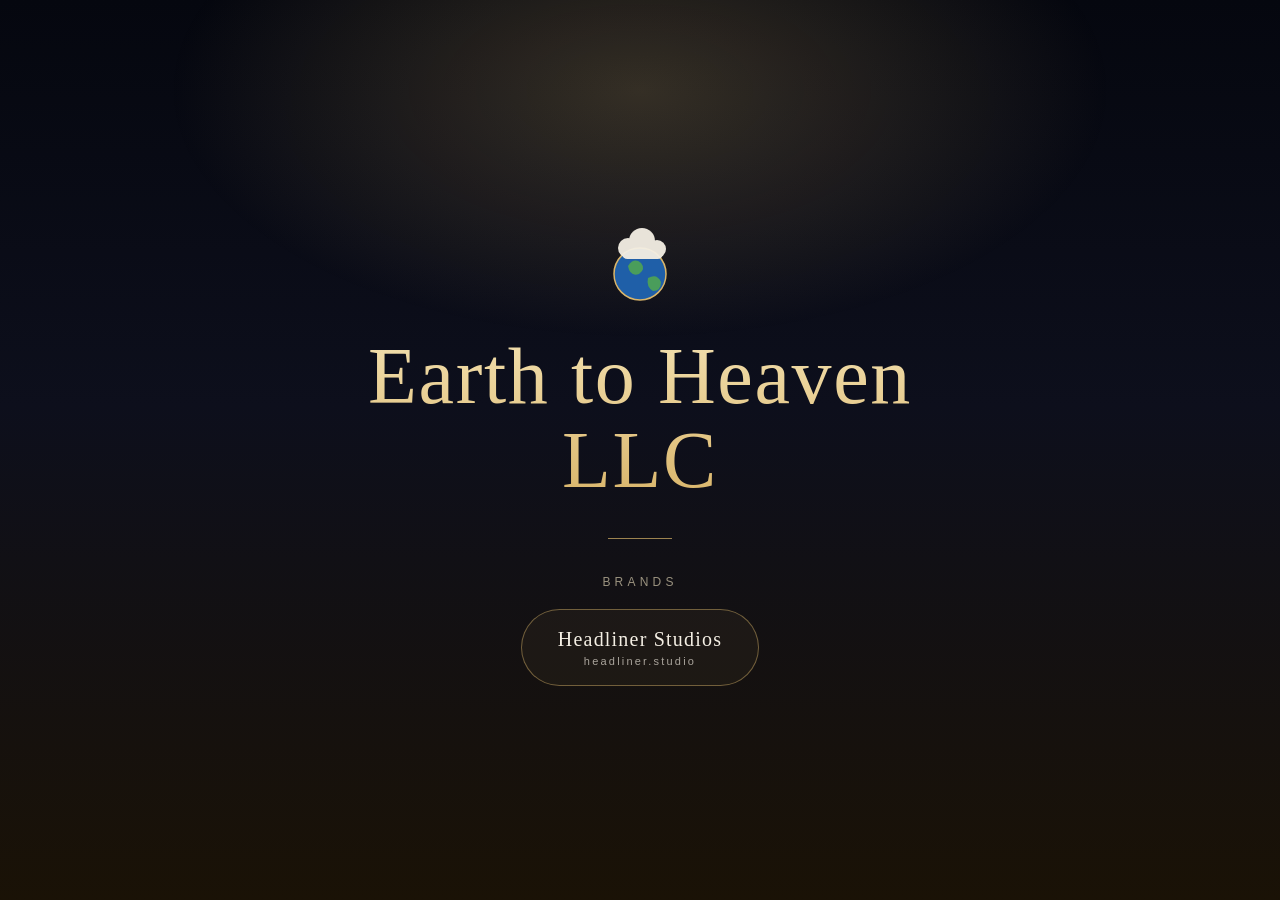
==== index.html @ 1bf510a5 "Add files via upload" ====
<!doctype html>
<html lang="en">
<head>
<meta charset="utf-8">
<meta name="viewport" content="width=device-width, initial-scale=1">
<title>Earth to Heaven LLC</title>
<style>
  :root {
    --bg-top: #05070f;
    --bg-bottom: #1a1206;
    --gold: #d9b56a;
    --gold-soft: #f2dfae;
    --text: #f4efe4;
    --muted: #9a927f;
  }
  * { box-sizing: border-box; margin: 0; padding: 0; }
  html, body { height: 100%; }
  body {
    font-family: "Georgia", "Times New Roman", serif;
    color: var(--text);
    background: linear-gradient(to bottom, var(--bg-top) 0%, #0d0f1c 45%, var(--bg-bottom) 100%);
    min-height: 100vh;
    display: flex;
    align-items: center;
    justify-content: center;
    padding: 48px 24px;
    overflow-x: hidden;
    position: relative;
  }
  body::before {
    content: "";
    position: fixed;
    top: -20vh; left: 50%;
    width: 80vw; height: 60vh;
    transform: translateX(-50%);
    background: radial-gradient(ellipse at center, rgba(217,181,106,0.22), transparent 65%);
    pointer-events: none;
  }
  main {
    position: relative;
    text-align: center;
    max-width: 720px;
    width: 100%;
  }
  .tag {
    font-family: "Helvetica Neue", Arial, sans-serif;
    font-size: 12px;
    letter-spacing: 0.4em;
    text-transform: uppercase;
    color: var(--gold);
    margin-bottom: 28px;
  }
  h1 {
    font-weight: 400;
    font-size: clamp(2.6rem, 8vw, 5rem);
    line-height: 1.05;
    letter-spacing: 0.02em;
    background: linear-gradient(180deg, var(--gold-soft), var(--gold));
    -webkit-background-clip: text;
    background-clip: text;
    color: transparent;
  }
  .rule {
    width: 64px; height: 1px;
    background: var(--gold);
    margin: 36px auto;
    opacity: 0.7;
  }
  .brands-label {
    font-family: "Helvetica Neue", Arial, sans-serif;
    font-size: 12px;
    letter-spacing: 0.35em;
    text-transform: uppercase;
    color: var(--muted);
    margin-bottom: 20px;
  }
  .brand {
    display: inline-block;
    padding: 18px 36px;
    border: 1px solid rgba(217,181,106,0.45);
    border-radius: 999px;
    color: var(--text);
    text-decoration: none;
    font-size: 1.25rem;
    letter-spacing: 0.06em;
    transition: all 0.25s ease;
    background: rgba(217,181,106,0.05);
  }
  .brand:hover {
    background: var(--gold);
    color: #14100a;
    border-color: var(--gold);
    transform: translateY(-2px);
    box-shadow: 0 10px 30px rgba(217,181,106,0.25);
  }
  .brand small {
    display: block;
    font-family: "Helvetica Neue", Arial, sans-serif;
    font-size: 11px;
    letter-spacing: 0.2em;
    opacity: 0.65;
    margin-top: 4px;
  }
</style>
</head>
<body>
  <main>
    <svg class="logo" width="96" height="96" viewBox="0 0 96 96" style="display:block;margin:0 auto 24px;" role="img" aria-label="Earth and cloud logo">
      <circle cx="48" cy="60" r="26" fill="#1f5fa8" stroke="#d9b56a" stroke-width="1.5"/>
      <path d="M36 52 q6 -9 13 -3 q5 6 -2 11 q-9 3 -11 -8z" fill="#4a9d5b"/>
      <path d="M56 64 q9 -5 13 4 q0 9 -8 9 q-7 -4 -5 -13z" fill="#4a9d5b"/>
      <g fill="#f4efe4" opacity="0.95">
        <circle cx="36" cy="34" r="10"/>
        <circle cx="50" cy="27" r="13"/>
        <circle cx="65" cy="35" r="9"/>
        <rect x="30" y="34" width="41" height="11" rx="5.5"/>
      </g>
    </svg>
    <h1>Earth to Heaven LLC</h1>
    <div class="rule"></div>
    <div class="brands-label">Brands</div>
    <a class="brand" href="https://headliner.studio" target="_blank" rel="noopener">
      Headliner Studios
      <small>headliner.studio</small>
    </a>
  </main>
</body>
</html>
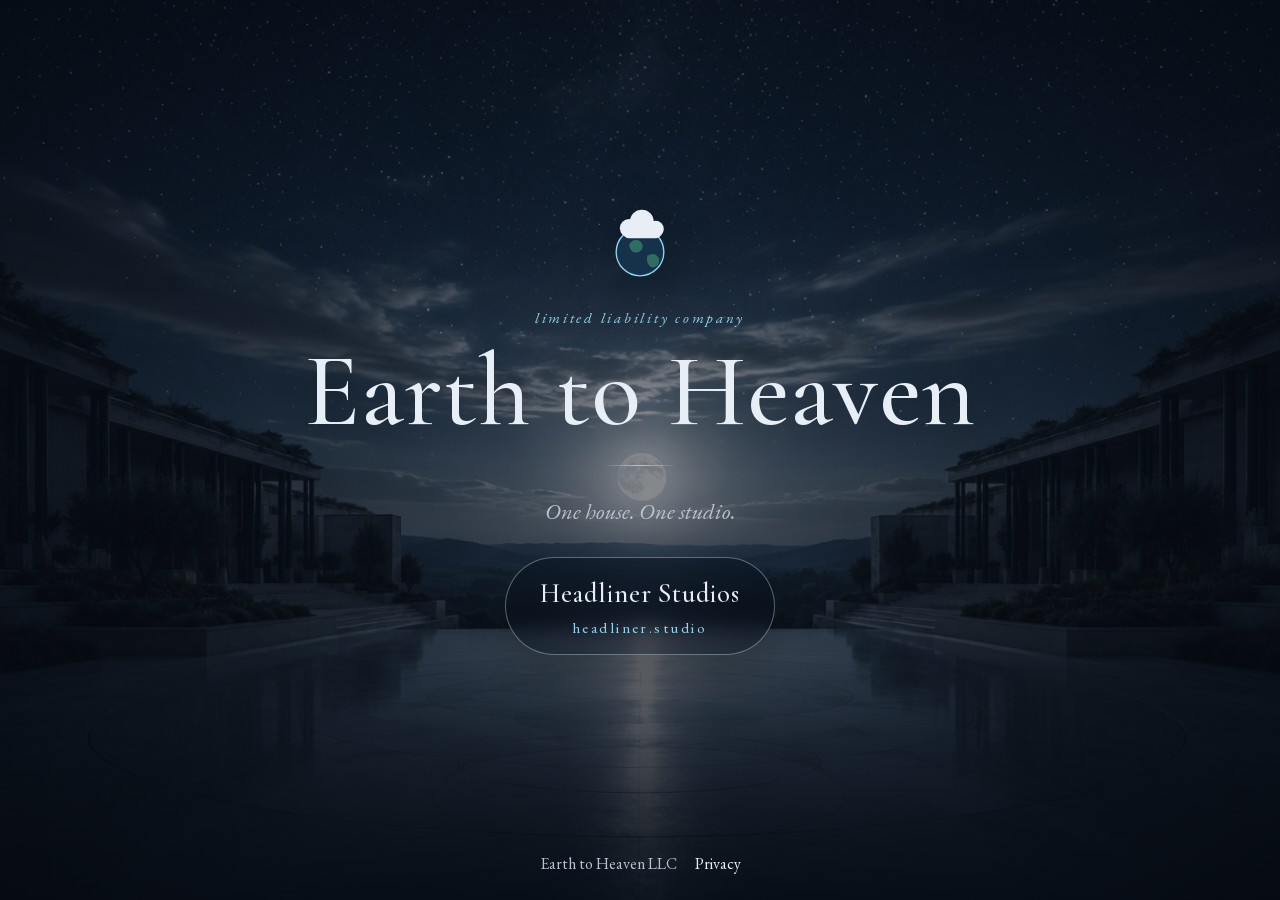
==== commit 6782665d: "Rebuild the static site as a night landing page. Self-hosted Cormorant Garamond and EB Garamond, a n" ====
--- a/index.html
+++ b/index.html
@@ -4,125 +4,39 @@
 <meta charset="utf-8">
 <meta name="viewport" content="width=device-width, initial-scale=1">
 <title>Earth to Heaven LLC</title>
-<style>
-  :root {
-    --bg-top: #05070f;
-    --bg-bottom: #1a1206;
-    --gold: #d9b56a;
-    --gold-soft: #f2dfae;
-    --text: #f4efe4;
-    --muted: #9a927f;
-  }
-  * { box-sizing: border-box; margin: 0; padding: 0; }
-  html, body { height: 100%; }
-  body {
-    font-family: "Georgia", "Times New Roman", serif;
-    color: var(--text);
-    background: linear-gradient(to bottom, var(--bg-top) 0%, #0d0f1c 45%, var(--bg-bottom) 100%);
-    min-height: 100vh;
-    display: flex;
-    align-items: center;
-    justify-content: center;
-    padding: 48px 24px;
-    overflow-x: hidden;
-    position: relative;
-  }
-  body::before {
-    content: "";
-    position: fixed;
-    top: -20vh; left: 50%;
-    width: 80vw; height: 60vh;
-    transform: translateX(-50%);
-    background: radial-gradient(ellipse at center, rgba(217,181,106,0.22), transparent 65%);
-    pointer-events: none;
-  }
-  main {
-    position: relative;
-    text-align: center;
-    max-width: 720px;
-    width: 100%;
-  }
-  .tag {
-    font-family: "Helvetica Neue", Arial, sans-serif;
-    font-size: 12px;
-    letter-spacing: 0.4em;
-    text-transform: uppercase;
-    color: var(--gold);
-    margin-bottom: 28px;
-  }
-  h1 {
-    font-weight: 400;
-    font-size: clamp(2.6rem, 8vw, 5rem);
-    line-height: 1.05;
-    letter-spacing: 0.02em;
-    background: linear-gradient(180deg, var(--gold-soft), var(--gold));
-    -webkit-background-clip: text;
-    background-clip: text;
-    color: transparent;
-  }
-  .rule {
-    width: 64px; height: 1px;
-    background: var(--gold);
-    margin: 36px auto;
-    opacity: 0.7;
-  }
-  .brands-label {
-    font-family: "Helvetica Neue", Arial, sans-serif;
-    font-size: 12px;
-    letter-spacing: 0.35em;
-    text-transform: uppercase;
-    color: var(--muted);
-    margin-bottom: 20px;
-  }
-  .brand {
-    display: inline-block;
-    padding: 18px 36px;
-    border: 1px solid rgba(217,181,106,0.45);
-    border-radius: 999px;
-    color: var(--text);
-    text-decoration: none;
-    font-size: 1.25rem;
-    letter-spacing: 0.06em;
-    transition: all 0.25s ease;
-    background: rgba(217,181,106,0.05);
-  }
-  .brand:hover {
-    background: var(--gold);
-    color: #14100a;
-    border-color: var(--gold);
-    transform: translateY(-2px);
-    box-shadow: 0 10px 30px rgba(217,181,106,0.25);
-  }
-  .brand small {
-    display: block;
-    font-family: "Helvetica Neue", Arial, sans-serif;
-    font-size: 11px;
-    letter-spacing: 0.2em;
-    opacity: 0.65;
-    margin-top: 4px;
-  }
-</style>
+<meta name="description" content="Earth to Heaven LLC. Home of Headliner Studios.">
+<link rel="icon" href="/favicon.svg" type="image/svg+xml">
+<link rel="stylesheet" href="/styles.css">
 </head>
 <body>
-  <main>
-    <svg class="logo" width="96" height="96" viewBox="0 0 96 96" style="display:block;margin:0 auto 24px;" role="img" aria-label="Earth and cloud logo">
-      <circle cx="48" cy="60" r="26" fill="#1f5fa8" stroke="#d9b56a" stroke-width="1.5"/>
-      <path d="M36 52 q6 -9 13 -3 q5 6 -2 11 q-9 3 -11 -8z" fill="#4a9d5b"/>
-      <path d="M56 64 q9 -5 13 4 q0 9 -8 9 q-7 -4 -5 -13z" fill="#4a9d5b"/>
-      <g fill="#f4efe4" opacity="0.95">
-        <circle cx="36" cy="34" r="10"/>
-        <circle cx="50" cy="27" r="13"/>
-        <circle cx="65" cy="35" r="9"/>
-        <rect x="30" y="34" width="41" height="11" rx="5.5"/>
-      </g>
-    </svg>
-    <h1>Earth to Heaven LLC</h1>
-    <div class="rule"></div>
-    <div class="brands-label">Brands</div>
-    <a class="brand" href="https://headliner.studio" target="_blank" rel="noopener">
-      Headliner Studios
-      <small>headliner.studio</small>
-    </a>
-  </main>
+  <div class="sky" aria-hidden="true"></div>
+  <div class="veil" aria-hidden="true"></div>
+  <div class="frame">
+    <main>
+      <svg class="logo" width="88" height="88" viewBox="0 0 96 96" role="img" aria-label="Earth and cloud">
+        <circle cx="48" cy="60" r="26" fill="#16324a" stroke="#8fd4ee" stroke-width="1.5"/>
+        <path d="M36 52 q6 -9 13 -3 q5 6 -2 11 q-9 3 -11 -8z" fill="#2f6d62"/>
+        <path d="M56 64 q9 -5 13 4 q0 9 -8 9 q-7 -4 -5 -13z" fill="#2f6d62"/>
+        <g fill="#e7eef6">
+          <circle cx="36" cy="34" r="10"/>
+          <circle cx="50" cy="27" r="13"/>
+          <circle cx="65" cy="35" r="9"/>
+          <rect x="30" y="34" width="41" height="11" rx="5.5"/>
+        </g>
+      </svg>
+      <p class="kicker">limited liability company</p>
+      <h1>Earth to Heaven</h1>
+      <div class="rule" aria-hidden="true"></div>
+      <p class="lede">One house. One studio.</p>
+      <a class="brand" href="https://headliner.studio">
+        <strong>Headliner Studios</strong>
+        <span>headliner.studio</span>
+      </a>
+    </main>
+    <footer class="foot">
+      <p>Earth to Heaven LLC</p>
+      <a href="/privacy.html">Privacy</a>
+    </footer>
+  </div>
 </body>
 </html>
--- a/styles.css
+++ b/styles.css
@@ -0,0 +1,275 @@
+@font-face {
+  font-family: "Cormorant Garamond";
+  font-style: normal;
+  font-weight: 500;
+  font-display: swap;
+  src: url("/assets/fonts/cormorant-garamond-500.woff2") format("woff2");
+}
+
+@font-face {
+  font-family: "EB Garamond";
+  font-style: normal;
+  font-weight: 400;
+  font-display: swap;
+  src: url("/assets/fonts/eb-garamond-400.woff2") format("woff2");
+}
+
+@font-face {
+  font-family: "EB Garamond";
+  font-style: italic;
+  font-weight: 400;
+  font-display: swap;
+  src: url("/assets/fonts/eb-garamond-400-italic.woff2") format("woff2");
+}
+
+:root {
+  --ink: #071018;
+  --moon: #e7eef6;
+  --mist: #b7c3d2;
+  --line: rgba(186, 214, 230, 0.42);
+  --accent: #8fd4ee;
+  --glass: rgba(6, 14, 24, 0.42);
+}
+
+* { box-sizing: border-box; }
+
+html, body { height: 100%; }
+
+body {
+  margin: 0;
+  min-height: 100%;
+  color: var(--moon);
+  font-family: "EB Garamond", Georgia, "Times New Roman", serif;
+  font-size: 1.125rem;
+  line-height: 1.55;
+  background: var(--ink);
+}
+
+::selection {
+  background: rgba(143, 212, 238, 0.35);
+  color: #fff;
+}
+
+a { color: inherit; }
+
+.sky,
+.veil {
+  position: fixed;
+  inset: 0;
+  pointer-events: none;
+}
+
+.sky {
+  background:
+    url("/assets/hero-night.jpg") center / cover no-repeat;
+}
+
+.veil {
+  background:
+    radial-gradient(ellipse at 50% 42%, rgba(7, 14, 24, 0.28) 0%, rgba(7, 14, 24, 0.5) 46%, rgba(5, 10, 18, 0.78) 100%),
+    linear-gradient(to top, rgba(5, 10, 18, 0.82) 0%, rgba(5, 10, 18, 0.15) 32%, rgba(5, 10, 18, 0.35) 100%);
+}
+
+.frame {
+  position: relative;
+  z-index: 1;
+  min-height: 100svh;
+  display: flex;
+  flex-direction: column;
+  padding: 28px 24px 22px;
+}
+
+main {
+  flex: 1;
+  display: flex;
+  flex-direction: column;
+  align-items: center;
+  justify-content: center;
+  text-align: center;
+  width: min(720px, 100%);
+  margin: 0 auto;
+}
+
+.logo {
+  display: block;
+  margin: 0 auto 22px;
+  filter: drop-shadow(0 10px 24px rgba(0, 0, 0, 0.35));
+}
+
+.kicker {
+  margin: 0 0 14px;
+  font-family: "EB Garamond", Georgia, serif;
+  font-size: 0.95rem;
+  font-style: italic;
+  letter-spacing: 0.18em;
+  text-transform: lowercase;
+  color: var(--accent);
+}
+
+h1 {
+  margin: 0;
+  font-family: "Cormorant Garamond", Georgia, serif;
+  font-weight: 500;
+  font-size: clamp(3.4rem, 11vw, 6.4rem);
+  line-height: 0.9;
+  letter-spacing: 0.01em;
+  text-wrap: balance;
+  text-shadow: 0 10px 40px rgba(0, 0, 0, 0.35);
+}
+
+.rule {
+  width: 72px;
+  height: 1px;
+  margin: 28px auto;
+  background: linear-gradient(90deg, transparent, var(--accent), transparent);
+}
+
+.lede {
+  margin: 0 0 28px;
+  max-width: 28rem;
+  color: var(--mist);
+  font-size: clamp(1.15rem, 2.4vw, 1.4rem);
+  font-style: italic;
+}
+
+.brand {
+  display: inline-flex;
+  flex-direction: column;
+  align-items: center;
+  gap: 2px;
+  min-width: 220px;
+  padding: 16px 34px 14px;
+  border: 1px solid var(--line);
+  border-radius: 999px;
+  background: var(--glass);
+  color: var(--moon);
+  text-decoration: none;
+  backdrop-filter: blur(10px);
+  -webkit-backdrop-filter: blur(10px);
+  box-shadow: 0 16px 40px rgba(0, 0, 0, 0.22);
+  transition: border-color 0.2s ease, background 0.2s ease, transform 0.2s ease;
+}
+
+.brand strong {
+  font-family: "Cormorant Garamond", Georgia, serif;
+  font-weight: 500;
+  font-size: 1.65rem;
+  letter-spacing: 0.03em;
+}
+
+.brand span {
+  font-size: 0.95rem;
+  letter-spacing: 0.16em;
+  color: var(--accent);
+}
+
+.brand:hover {
+  border-color: var(--accent);
+  background: rgba(143, 212, 238, 0.12);
+  transform: translateY(-2px);
+}
+
+.brand:focus-visible,
+.foot a:focus-visible,
+.text a:focus-visible,
+.home-link:focus-visible {
+  outline: 2px solid var(--accent);
+  outline-offset: 3px;
+}
+
+.foot {
+  display: flex;
+  justify-content: center;
+  align-items: baseline;
+  gap: 18px;
+  margin: 0;
+  padding-top: 28px;
+  color: var(--mist);
+  font-size: 1rem;
+}
+
+.foot p { margin: 0; }
+
+.foot a {
+  color: var(--moon);
+  text-decoration: none;
+  border-bottom: 1px solid transparent;
+}
+
+.foot a:hover { border-bottom-color: var(--accent); }
+
+.sheet {
+  width: min(40rem, 100%);
+  text-align: left;
+  padding: 36px 40px 28px;
+  border: 1px solid rgba(186, 214, 230, 0.18);
+  border-radius: 22px;
+  background: rgba(6, 12, 20, 0.55);
+  backdrop-filter: blur(12px);
+  -webkit-backdrop-filter: blur(12px);
+  box-shadow: 0 24px 60px rgba(0, 0, 0, 0.28);
+}
+
+.sheet h1 {
+  font-size: clamp(3rem, 8vw, 4.6rem);
+  text-align: left;
+}
+
+.sheet .rule {
+  margin: 22px 0 22px;
+}
+
+.text p {
+  margin: 0 0 1rem;
+  color: var(--moon);
+  font-size: 1.2rem;
+}
+
+.text p.quiet {
+  color: #d5deea;
+  font-style: italic;
+}
+
+.text a {
+  color: var(--accent);
+}
+
+.home-link {
+  display: inline-block;
+  margin-top: 8px;
+  font-family: "Cormorant Garamond", Georgia, serif;
+  font-size: clamp(2rem, 6vw, 3rem);
+  line-height: 1;
+  color: var(--moon);
+  text-decoration: none;
+  border-bottom: 1px solid var(--accent);
+}
+
+.home-link:hover { color: var(--accent); }
+
+.miss {
+  margin: 0 0 18px;
+  color: var(--mist);
+  font-style: italic;
+  font-size: 1.35rem;
+}
+
+@media (max-width: 640px) {
+  .frame { padding: 22px 18px 16px; }
+  .sheet { padding: 28px 22px 20px; }
+  .foot {
+    gap: 8px 16px;
+    flex-wrap: wrap;
+  }
+}
+
+@media (prefers-reduced-motion: no-preference) {
+  main {
+    animation: rise 0.7s ease both;
+  }
+}
+
+@keyframes rise {
+  from { opacity: 0; transform: translateY(10px); }
+  to { opacity: 1; transform: none; }
+}
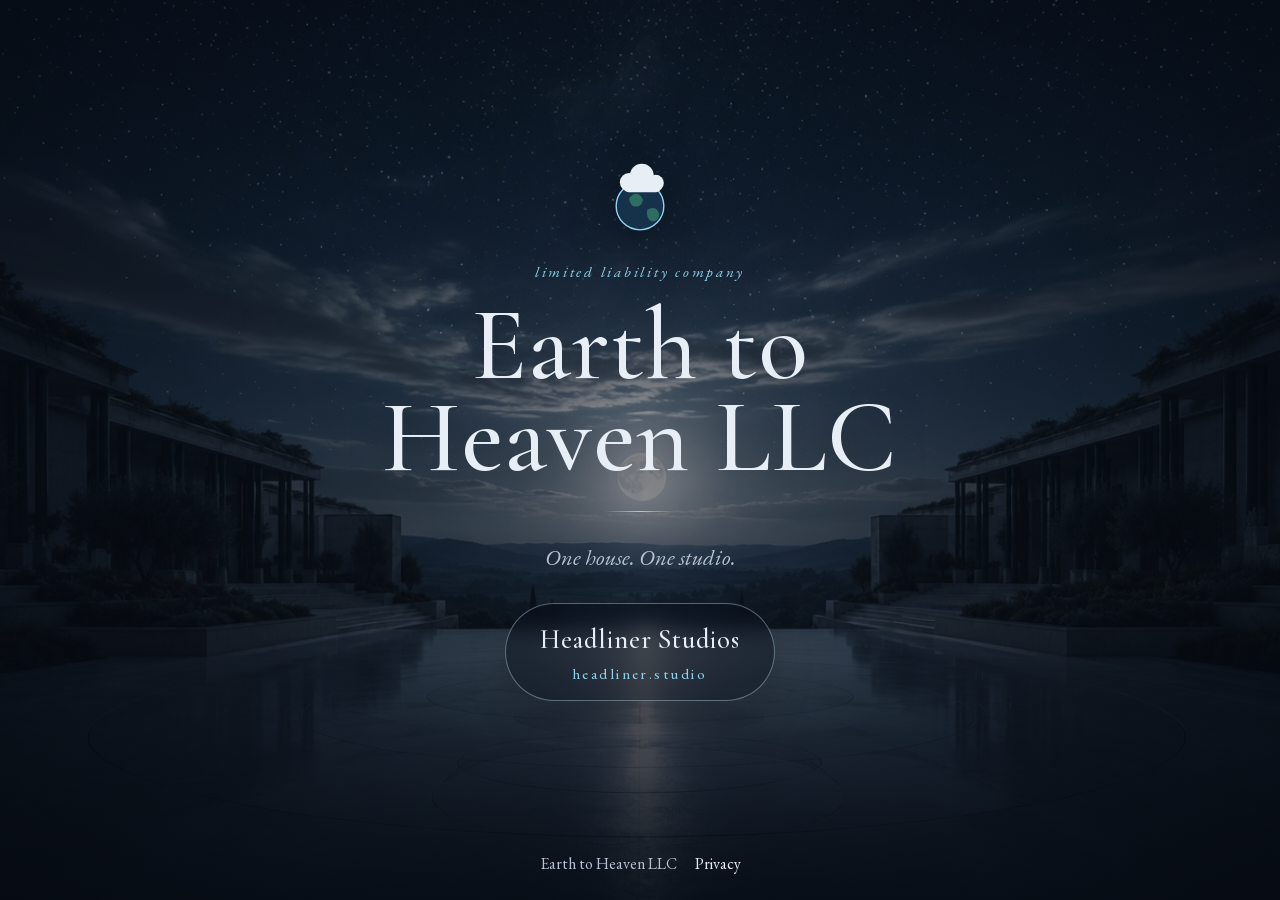
==== commit 9aef5f7f: "Update index.html" ====
--- a/index.html
+++ b/index.html
@@ -25,7 +25,7 @@
         </g>
       </svg>
       <p class="kicker">limited liability company</p>
-      <h1>Earth to Heaven</h1>
+      <h1>Earth to Heaven LLC</h1>
       <div class="rule" aria-hidden="true"></div>
       <p class="lede">One house. One studio.</p>
       <a class="brand" href="https://headliner.studio">
